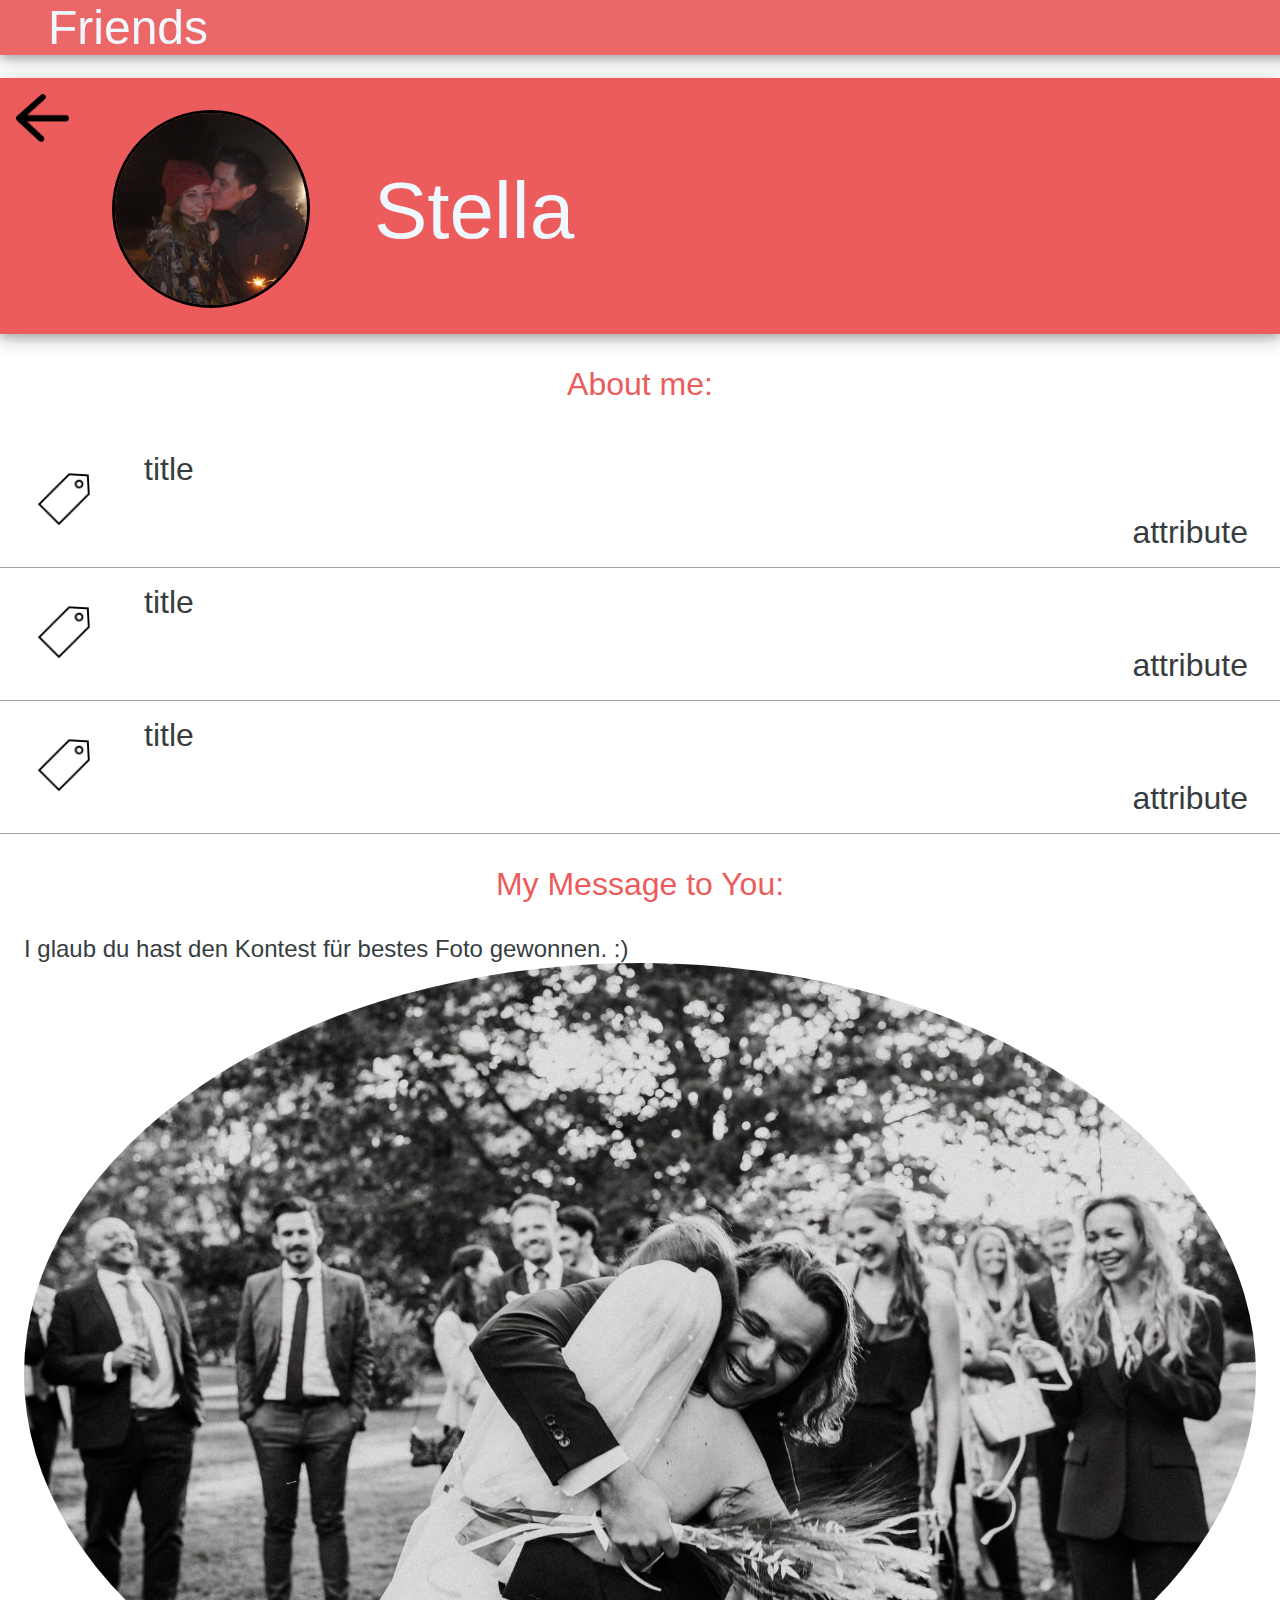
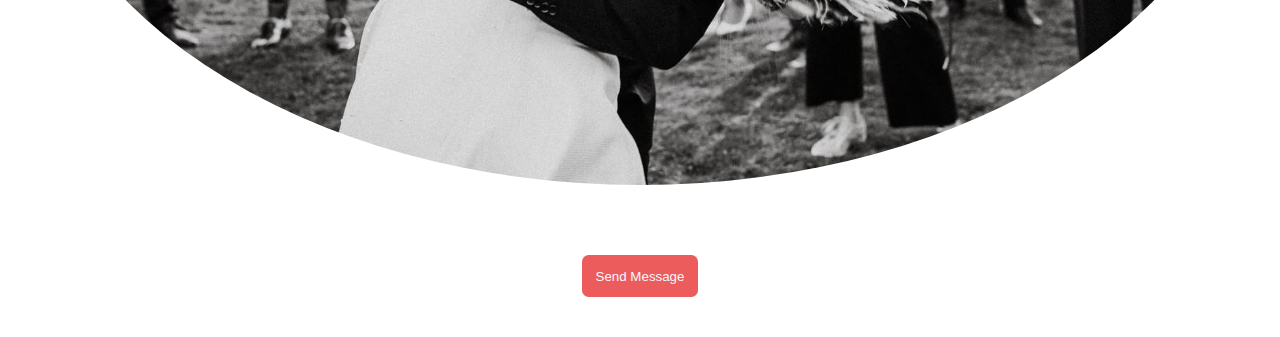
==== friend.html @ cd38acfa "set up 2 pages" ====
<!--
TEMPLATE AUTHORS: Müslüm Atas & Mathias Knoll
AUTHOR: Benjamin Lamprecht
DESCRIPTION: Friends website. 
LAST CHANGE: 30.12.2022
-->

<!DOCTYPE html>
<html lang="en">

<head>
  <meta charset="utf-8">
  <title>Friends show name</title>

  <link rel="icon" href="img\ic_tab_friends.png">

  <link rel="stylesheet" href="css/style.css">

</head>

<body class="fullscreen">
  <header class="friends">
    Friends
  </header>

  <section class="you">
    <div>
      <img id="back" src="img\left-arrow.png" alt="back!">
      <img id="owner" src="img\stella.jpg" alt="you!">
      <span>Stella</span>
    </div>
  </section>

  <span>About me:</span>

  <section class="attributes">
    <div class="attribute">
      <img src="img\attribute.png" alt="you!">
      <span class="title">title</span>
      <span class="content">attribute</span>

    </div>
    <div class="attribute">
      <img src="img\attribute.png" alt="you!">
      <span class="title">title</span>
      <span class="content">attribute</span>
    </div>
    <div class="attribute">
      <img src="img\attribute.png" alt="you!">
      <span class="title">title</span>
      <span class="content">attribute</span>
    </div>
  </section>

  <span>My Message to You:</span>
  <section class="messages">
    <div class="message">
      <div>I glaub du hast den Kontest für bestes Foto gewonnen. :)</div>
      <img src="img\img_dummy.png" alt="you!">
    </div>
  </section>

  <section id="sendMessage">
    <button>
    Send Message
  </button>
</section>
  
  <footer></footer>
</body>
</html>
---- css/style.css ----
@media (max-width: 480px) {}

body {
    font-family: sans-serif;
    color: #373D3F;
    margin: 0;
}

header {
    font-family: 'MV Boli', 'Gill Sans MT', Calibri, 'Trebuchet MS', sans-serif;
    font-size: 3em;
    background-color: rgb(236, 103, 103);
    color: aliceblue;
    padding: 0 1em 0 1em;
    box-shadow: 0 4px 8px 0 rgba(0, 0, 0, 0.2), 0 6px 20px 0 rgba(0, 0, 0, 0.19);
    position: fixed;
    top: 0;
    width: 100%;
    z-index: 1;
}

header>img {
    -webkit-filter: invert(1);
    filter: invert(1);
    height: 1em;
    width: auto;
    border: 0;
    margin: .3em auto auto auto;
    float: right;
}

.me {
    margin-top: 4.9em;
    background-color: rgb(236, 92, 92);
    color: aliceblue;
    height: 16em;
    text-align: center;
    box-shadow: 0 4px 8px 0 rgba(0, 0, 0, 0.2), 0 6px 20px 0 rgba(0, 0, 0, 0.19);
}

img {
    object-fit: cover;
    border: .2em solid #000000;
    border-radius: 100%;
}

#owner {
    height: 12em;
    width: 12em;
    margin: 2em 2em 2em 7em;
}

.list {
    margin: 0em 2em 0em 2em;
}

.friend {
    padding: 1em;
    border-bottom: .1em solid #a5a5a5;
    position: relative;
}

.friend>img {
    height: 6em;
    width: 6em;
}

.friend>span {
    font-size: 2em;
    margin: 0 1em;
    position: absolute;
    top: 50%;
    -ms-transform: translateY(-50%);
    transform: translateY(-50%);
}

#menuAdd {
    height: 4em;
    width: 4em;
    margin-bottom: 2em;
}

.subMenu {
    height: 2em;
    width: 2em;
    margin-bottom: 1em;
}

#subMenu1 {
    visibility: collapse;
}

#subMenu2 {
    visibility: collapse;
}

main {
    text-align: left;
}

footer {
    display: flex;
    justify-content: center;
    align-items: center;
    flex-direction: column;
    position: fixed;
    width: 100%;
    bottom: 0px;
}

.you {
    margin-top: 4.9em;
    background-color: rgb(236, 92, 92);
    color: aliceblue;
    height: 16em;
    box-shadow: 0 4px 8px 0 rgba(0, 0, 0, 0.2), 0 6px 20px 0 rgba(0, 0, 0, 0.19);
}

.you>div {
    position: relative;
}

.you>div span {
    font-size: 5em;
    margin: 0 .4em;
    position: absolute;
    top: 50%;
    -ms-transform: translateY(-50%);
    transform: translateY(-50%);
}

.you>div img {
    margin-left: 8em;
}

#back {
    border: 0;
    height: 3em;
    width: auto;
    position: absolute;
    top: 0%;
    margin: 1em;
}

.attributes {
    position: relative;
}

.attribute {
    padding: 1em;
    border-bottom: .1em solid #a5a5a5;
    position: relative;
    margin: 0;
}


.attribute>img {
    height: 6em;
    width: 6em;
    border: 0;
}

.attribute>span {
    font-size: 2em;
    margin: .5em 1em .5em 1em;
    position: absolute;
}

.title {
    position: absolute;
    top: 0;
}

.content {
    position: absolute;
    bottom: 0px;
    right: 0px;
}

body>span {
    font-size: 2em;
    font-style: bold;
    display: table;
    margin: 1em auto;
    color: rgb(236, 92, 92);
}

.messages {
    margin: 1em;
    font-size: 1.5em;
}

.message img {
    border: 0;
    width: 100%;
    height: auto;
}

button {
    padding: 1em;
    border-radius: .5em;
    margin: 3em;
    color: aliceblue;
    background-color: rgb(236, 92, 92);
    border: 0;
}

#sendMessage {
    text-align: center;
}
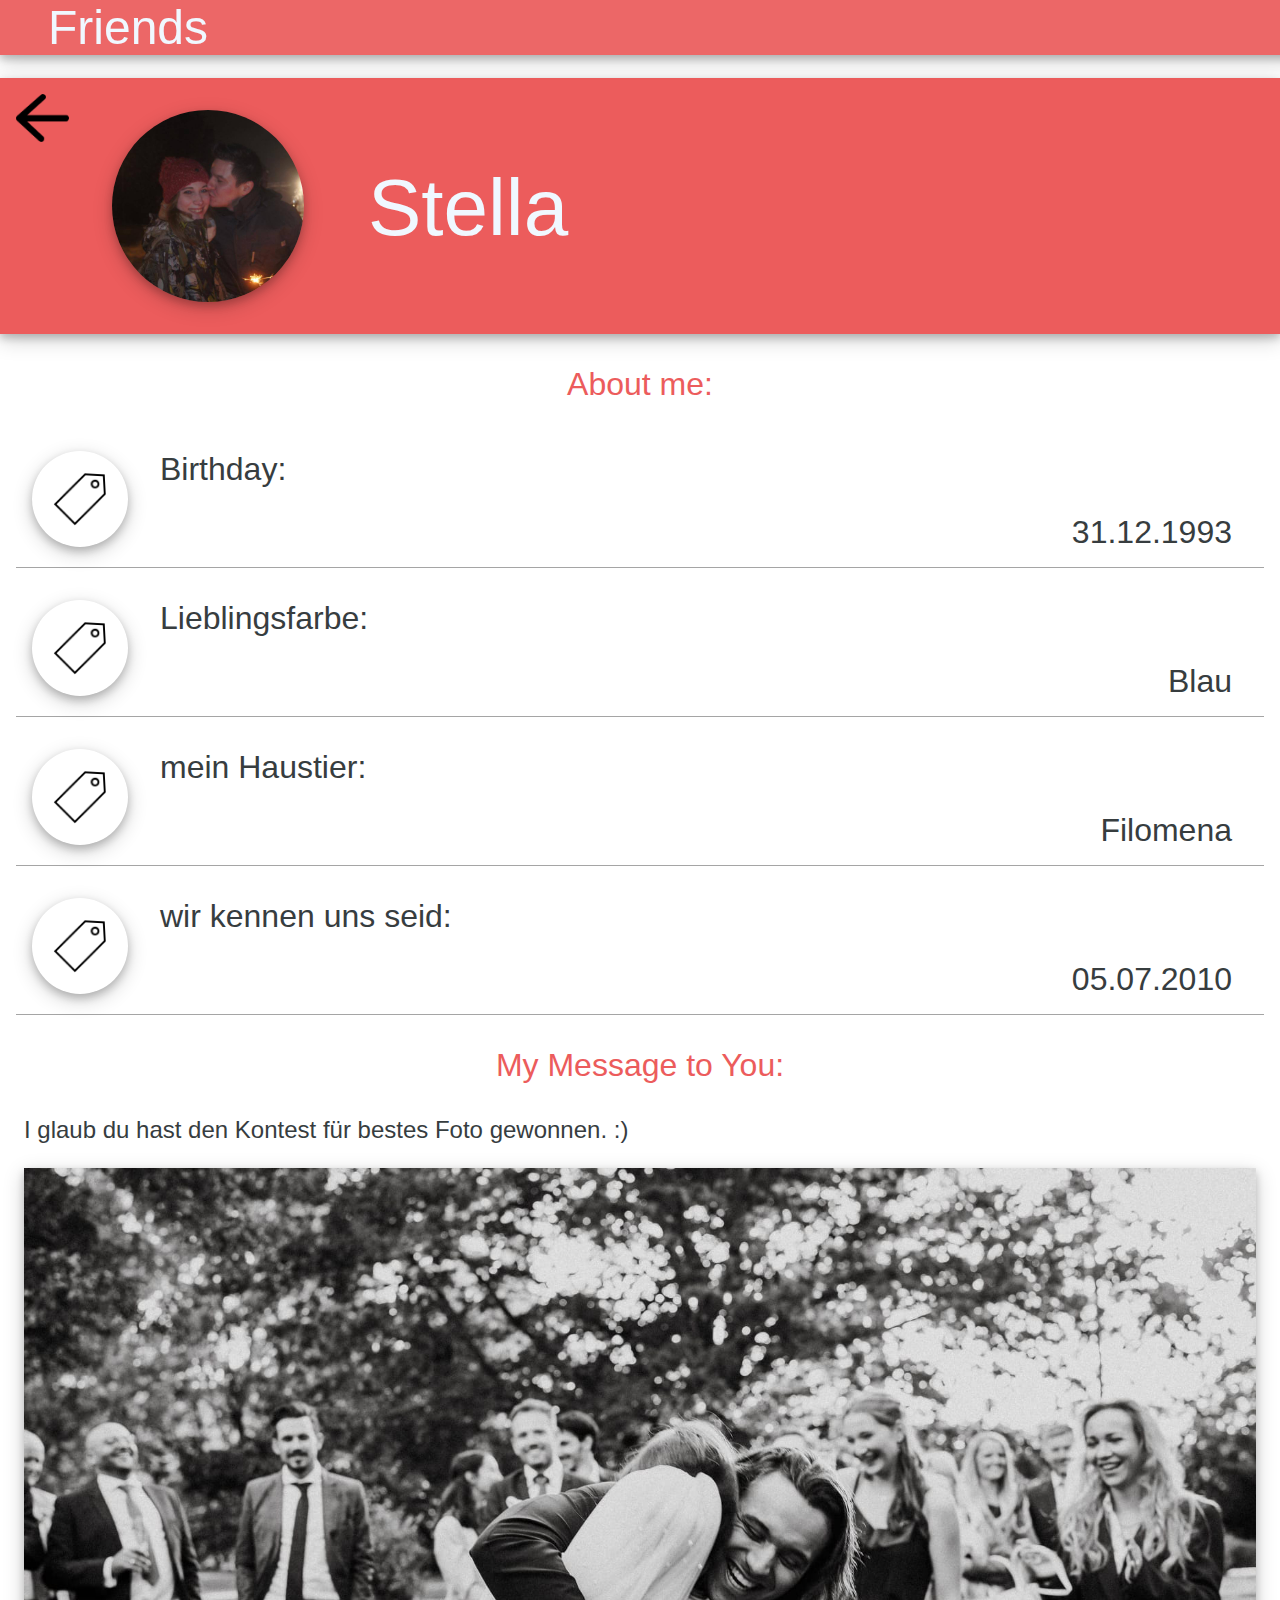
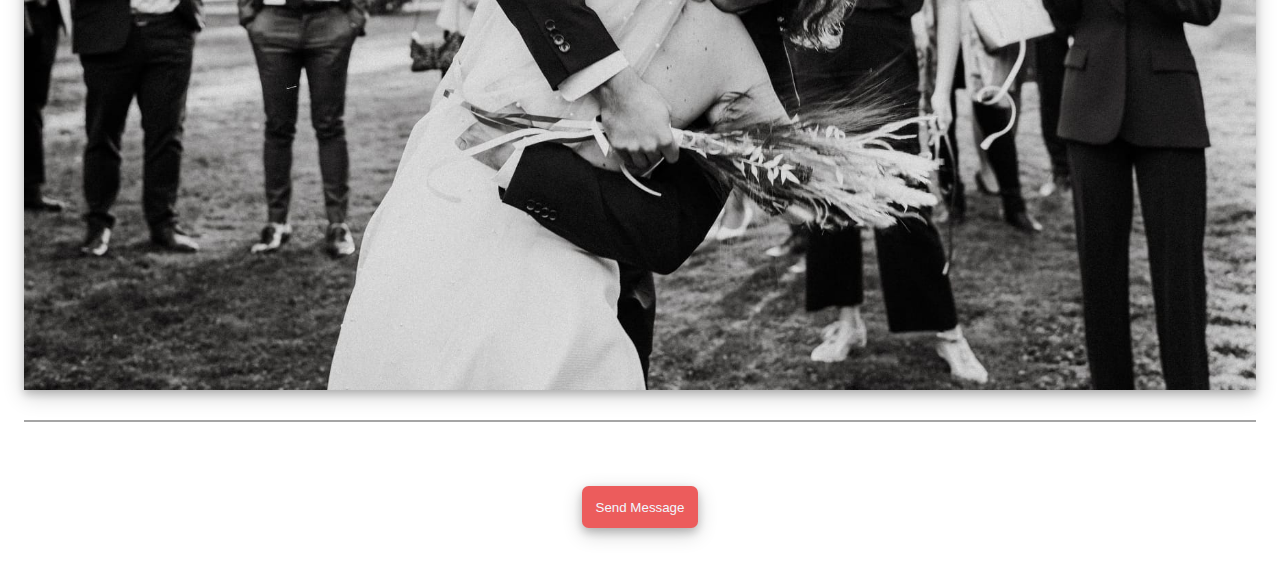
==== commit 8645b174: "continuous change" ====
--- a/friend.html
+++ b/friend.html
@@ -16,6 +16,8 @@
 
   <link rel="stylesheet" href="css/style.css">
 
+  <script defer src="scriptFriend.js"></script>
+
 </head>
 
 <body class="fullscreen">
@@ -33,39 +35,23 @@
 
   <span>About me:</span>
 
-  <section class="attributes">
-    <div class="attribute">
-      <img src="img\attribute.png" alt="you!">
-      <span class="title">title</span>
-      <span class="content">attribute</span>
+  <section id="listAttributes" class="attributes"></section>
+  <span>My Message to You:</span>
 
-    </div>
-    <div class="attribute">
-      <img src="img\attribute.png" alt="you!">
-      <span class="title">title</span>
-      <span class="content">attribute</span>
-    </div>
-    <div class="attribute">
-      <img src="img\attribute.png" alt="you!">
-      <span class="title">title</span>
-      <span class="content">attribute</span>
-    </div>
-  </section>
-
-  <span>My Message to You:</span>
-  <section class="messages">
-    <div class="message">
-      <div>I glaub du hast den Kontest für bestes Foto gewonnen. :)</div>
-      <img src="img\img_dummy.png" alt="you!">
-    </div>
+  <section id="listMessages" class="messages">
   </section>
 
   <section id="sendMessage">
-    <button>
-    Send Message
-  </button>
+    <button id="sendBtn" type="button" onclick="openWindow()">Send Message</button>
 </section>
-  
+
+<dialog id="dialogSendMessage">
+  <div width="100%">Sending Message...</div>
+  <input type="text" id="content">
+  <button type="button" onclick="sendMessage()">Send Message</button>
+</dialog>
+
+<dialog id="notification"></dialog>
   <footer></footer>
 </body>
 </html>--- a/css/style.css
+++ b/css/style.css
@@ -1,17 +1,15 @@
-@media (max-width: 480px) {}
-
 body {
     font-family: sans-serif;
     color: #373D3F;
     margin: 0;
+    max-width: 1500px;
+    margin: auto;
 }
 
 header {
     font-family: 'MV Boli', 'Gill Sans MT', Calibri, 'Trebuchet MS', sans-serif;
-    font-size: 3em;
     background-color: rgb(236, 103, 103);
     color: aliceblue;
-    padding: 0 1em 0 1em;
     box-shadow: 0 4px 8px 0 rgba(0, 0, 0, 0.2), 0 6px 20px 0 rgba(0, 0, 0, 0.19);
     position: fixed;
     top: 0;
@@ -22,68 +20,34 @@
 header>img {
     -webkit-filter: invert(1);
     filter: invert(1);
-    height: 1em;
     width: auto;
-    border: 0;
-    margin: .3em auto auto auto;
+    box-shadow: 0 0;
     float: right;
 }
 
 .me {
-    margin-top: 4.9em;
     background-color: rgb(236, 92, 92);
     color: aliceblue;
-    height: 16em;
     text-align: center;
     box-shadow: 0 4px 8px 0 rgba(0, 0, 0, 0.2), 0 6px 20px 0 rgba(0, 0, 0, 0.19);
 }
 
 img {
     object-fit: cover;
-    border: .2em solid #000000;
     border-radius: 100%;
-}
-
-#owner {
-    height: 12em;
-    width: 12em;
-    margin: 2em 2em 2em 7em;
-}
-
-.list {
-    margin: 0em 2em 0em 2em;
+    box-shadow: 0 4px 8px 0 rgba(0, 0, 0, 0.2), 0 6px 20px 0 rgba(0, 0, 0, 0.19);
 }
 
 .friend {
-    padding: 1em;
     border-bottom: .1em solid #a5a5a5;
     position: relative;
 }
 
-.friend>img {
-    height: 6em;
-    width: 6em;
-}
-
 .friend>span {
-    font-size: 2em;
-    margin: 0 1em;
     position: absolute;
     top: 50%;
     -ms-transform: translateY(-50%);
     transform: translateY(-50%);
-}
-
-#menuAdd {
-    height: 4em;
-    width: 4em;
-    margin-bottom: 2em;
-}
-
-.subMenu {
-    height: 2em;
-    width: 2em;
-    margin-bottom: 1em;
 }
 
 #subMenu1 {
@@ -109,10 +73,8 @@
 }
 
 .you {
-    margin-top: 4.9em;
     background-color: rgb(236, 92, 92);
     color: aliceblue;
-    height: 16em;
     box-shadow: 0 4px 8px 0 rgba(0, 0, 0, 0.2), 0 6px 20px 0 rgba(0, 0, 0, 0.19);
 }
 
@@ -121,48 +83,35 @@
 }
 
 .you>div span {
-    font-size: 5em;
-    margin: 0 .4em;
     position: absolute;
     top: 50%;
     -ms-transform: translateY(-50%);
     transform: translateY(-50%);
 }
 
-.you>div img {
-    margin-left: 8em;
-}
-
 #back {
-    border: 0;
-    height: 3em;
+    box-shadow: 0 0;
     width: auto;
     position: absolute;
     top: 0%;
-    margin: 1em;
 }
 
 .attributes {
     position: relative;
 }
 
+
 .attribute {
-    padding: 1em;
     border-bottom: .1em solid #a5a5a5;
     position: relative;
-    margin: 0;
-}
-
-
-.attribute>img {
-    height: 6em;
-    width: 6em;
-    border: 0;
+}
+
+.message {
+    padding-bottom: 1em;
+    border-bottom: .1em solid #a5a5a5;
 }
 
 .attribute>span {
-    font-size: 2em;
-    margin: .5em 1em .5em 1em;
     position: absolute;
 }
 
@@ -178,33 +127,316 @@
 }
 
 body>span {
-    font-size: 2em;
     font-style: bold;
     display: table;
-    margin: 1em auto;
     color: rgb(236, 92, 92);
 }
 
-.messages {
-    margin: 1em;
-    font-size: 1.5em;
-}
-
 .message img {
-    border: 0;
     width: 100%;
     height: auto;
+    border-radius: 0;
 }
 
 button {
-    padding: 1em;
-    border-radius: .5em;
-    margin: 3em;
     color: aliceblue;
     background-color: rgb(236, 92, 92);
     border: 0;
 }
 
+#comingSoon {
+    position: fixed;
+    top: 50%;
+    left: 50%;
+    border: 0;
+    transform: translate(-50%, -50%);
+    text-align: center;
+    box-shadow: 0 4px 8px 0 rgba(0, 0, 0, 0.2), 0 6px 20px 0 rgba(0, 0, 0, 0.19);
+    justify-content: center;
+    align-items: center;
+    flex-direction: column;
+}
+
+#comingSoonImg {
+    box-shadow: 0 0;
+    border-radius: 0;
+    width: 80%;
+    height: auto;
+}
+
+button {
+    box-shadow: 0 4px 8px 0 rgba(0, 0, 0, 0.2), 0 6px 20px 0 rgba(0, 0, 0, 0.19);
+}
+
 #sendMessage {
     text-align: center;
-}+}
+
+#dialogSendMessage {
+    position: fixed;
+    top: 50%;
+    left: 50%;
+    border: 0;
+    transform: translate(-50%, -50%);
+    text-align: center;
+    box-shadow: 0 4px 8px 0 rgba(0, 0, 0, 0.2), 0 6px 20px 0 rgba(0, 0, 0, 0.19);
+
+    justify-content: center;
+    align-items: center;
+    flex-direction: column;
+}
+
+dialog>div {
+    color: aliceblue;
+    background-color: rgb(236, 92, 92);
+}
+
+dialog>input {
+    width: 80%;
+}
+
+@media (max-width: 600px) {
+    header {
+        font-size: 1.5em;
+        padding: 0 .5em 0 1em;
+    }
+
+    header>img {
+        height: 1em;
+        margin: .3em auto auto auto;
+    }
+
+    .me {
+        margin-top: 2.45em;
+        height: 8em;
+    }
+
+    #owner {
+        height: 6em;
+        width: 6em;
+        margin: 1em 1em 1em 3.5em;
+    }
+
+    .list {
+        margin: 0em 1em 0em 1em;
+    }
+
+    .friend {
+        padding: .5em;
+    }
+
+    .friend>img {
+        height: 3em;
+        width: 3em;
+    }
+
+    .friend>span {
+        font-size: 1em;
+        margin: 0 .5em;
+    }
+
+    #menuAdd {
+        height: 2em;
+        width: 2em;
+        margin-bottom: 1em;
+    }
+
+    .subMenu {
+        height: 1em;
+        width: 1em;
+        margin-bottom: .5em;
+    }
+
+    .you {
+        margin-top: 2.45em;
+        height: 8em;
+    }
+
+    .you>div span {
+        font-size: 2.5em;
+        margin: 0 .4em;
+    }
+
+    .you>div img {
+        margin-left: 4em;
+    }
+
+    #back {
+        height: 1.5em;
+        margin: .5em;
+    }
+
+    .attribute {
+        padding: .5em;
+        margin: .5em;
+    }
+
+    .attribute>img {
+        height: 3em;
+        width: 3em;
+        border: 0;
+    }
+
+    .attribute>span {
+        font-size: 1em;
+        margin: .5em 1em .5em 1em;
+    }
+
+    body>span {
+        font-size: 1em;
+        margin: .5em auto;
+    }
+
+    .messages {
+        margin: .5em;
+        font-size: 1em;
+    }
+
+    button {
+        padding: .5em;
+        border-radius: .5em;
+        margin: 1.5em;
+    }
+
+    #comingSoonImg {
+        padding: .5em;
+    }
+
+    dialog>div {
+        margin: 0;
+        padding: .5em 1em .5em 1em;
+        font-size: 1em;
+    }
+
+    dialog {
+        margin: 0;
+        padding: 0;
+    }
+
+    #notification {
+        font-size: 5em;
+    }
+}
+
+@media (min-width: 600px) {
+    header {
+        font-size: 3em;
+        padding: 0 1em 0 1em;
+    }
+
+    header>img {
+        height: 1em;
+        margin: .3em auto auto auto;
+    }
+
+    .me {
+        margin-top: 4.9em;
+        height: 16em;
+    }
+
+    #owner {
+        height: 12em;
+        width: 12em;
+        margin: 2em 2em 2em 7em;
+    }
+
+    .list {
+        margin: 0em 2em 0em 2em;
+    }
+
+    .friend {
+        padding: 1em;
+    }
+
+    .friend>img {
+        height: 6em;
+        width: 6em;
+    }
+
+    .friend>span {
+        font-size: 2em;
+        margin: 0 1em;
+    }
+
+    #menuAdd {
+        height: 4em;
+        width: 4em;
+        margin-bottom: 2em;
+    }
+
+    .subMenu {
+        height: 2em;
+        width: 2em;
+        margin-bottom: 1em;
+    }
+
+    .you {
+        margin-top: 4.9em;
+        height: 16em;
+    }
+
+    .you>div span {
+        font-size: 5em;
+        margin: 0 .4em;
+    }
+
+    .you>div img {
+        margin-left: 8em;
+    }
+
+    #back {
+        height: 3em;
+        margin: 1em;
+    }
+
+    .attribute {
+        padding: 1em;
+        margin: 1em;
+    }
+
+    .attribute>img {
+        height: 6em;
+        width: 6em;
+        border: 0;
+    }
+
+    .attribute>span {
+        font-size: 2em;
+        margin: .5em 1em .5em 1em;
+    }
+
+    body>span {
+        font-size: 2em;
+        margin: 1em auto;
+    }
+
+    .messages {
+        margin: 1em;
+        font-size: 1.5em;
+    }
+
+    button {
+        padding: 1em;
+        border-radius: .5em;
+        margin: 3em;
+    }
+
+    #comingSoonImg {
+        padding: 1em;
+    }
+
+    dialog>div {
+        margin: 0;
+        padding: .5em 1em .5em 1em;
+        font-size: 2em;
+    }
+
+    dialog {
+        margin: 0;
+        padding: 0;
+    }
+
+    #notification {
+        font-size: 10em;
+    }
+}
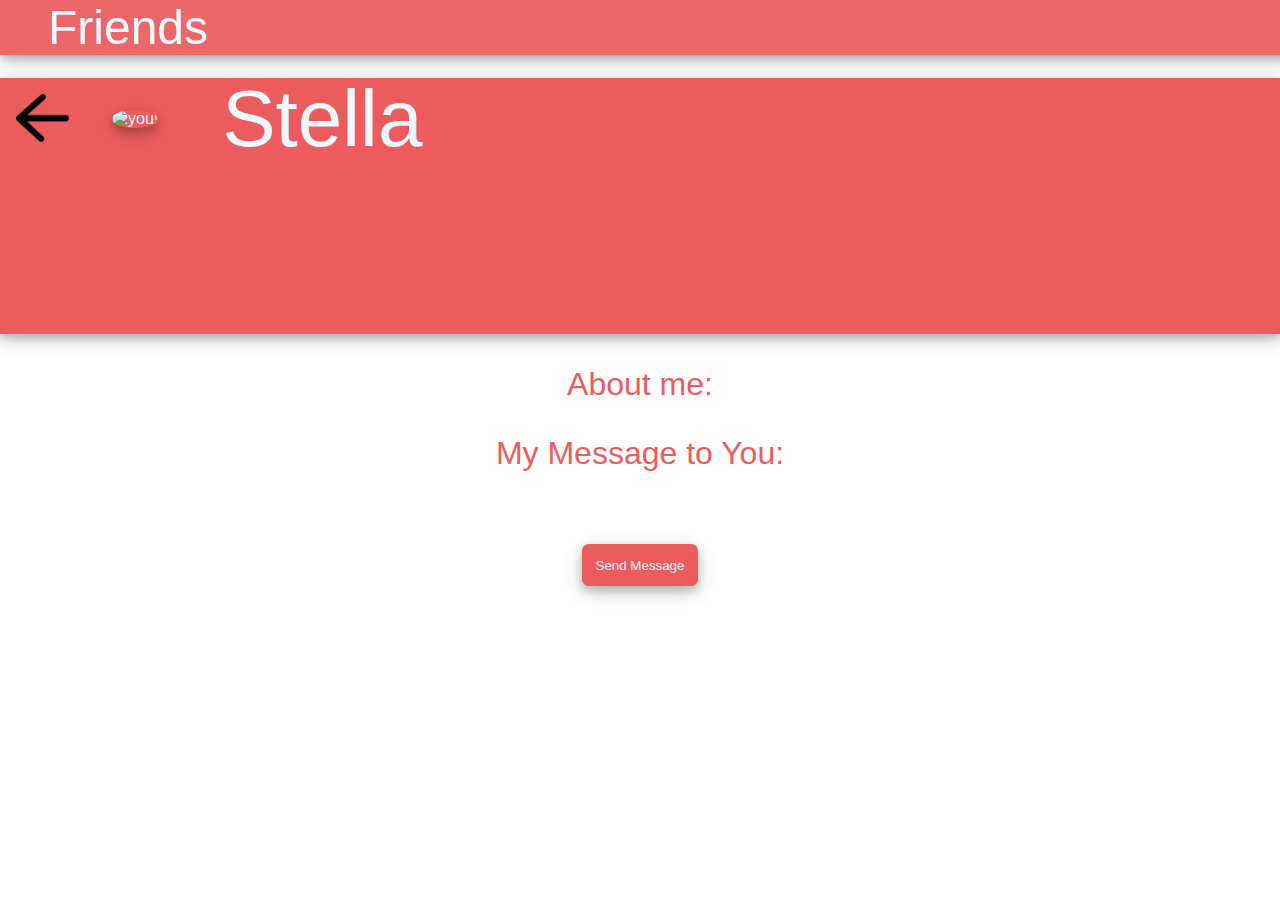
==== commit edf204b1: "cleaned old files" ====
--- a/friend.html
+++ b/friend.html
@@ -27,8 +27,8 @@
 
   <section class="you">
     <div>
-      <img id="back" src="img\left-arrow.png" alt="back!">
-      <img id="owner" src="img\stella.jpg" alt="you!">
+      <img id="back" src="img\left-arrow.png" alt="back!" onclick="back()">
+      <img id="owner" alt="you!">
       <span>Stella</span>
     </div>
   </section>
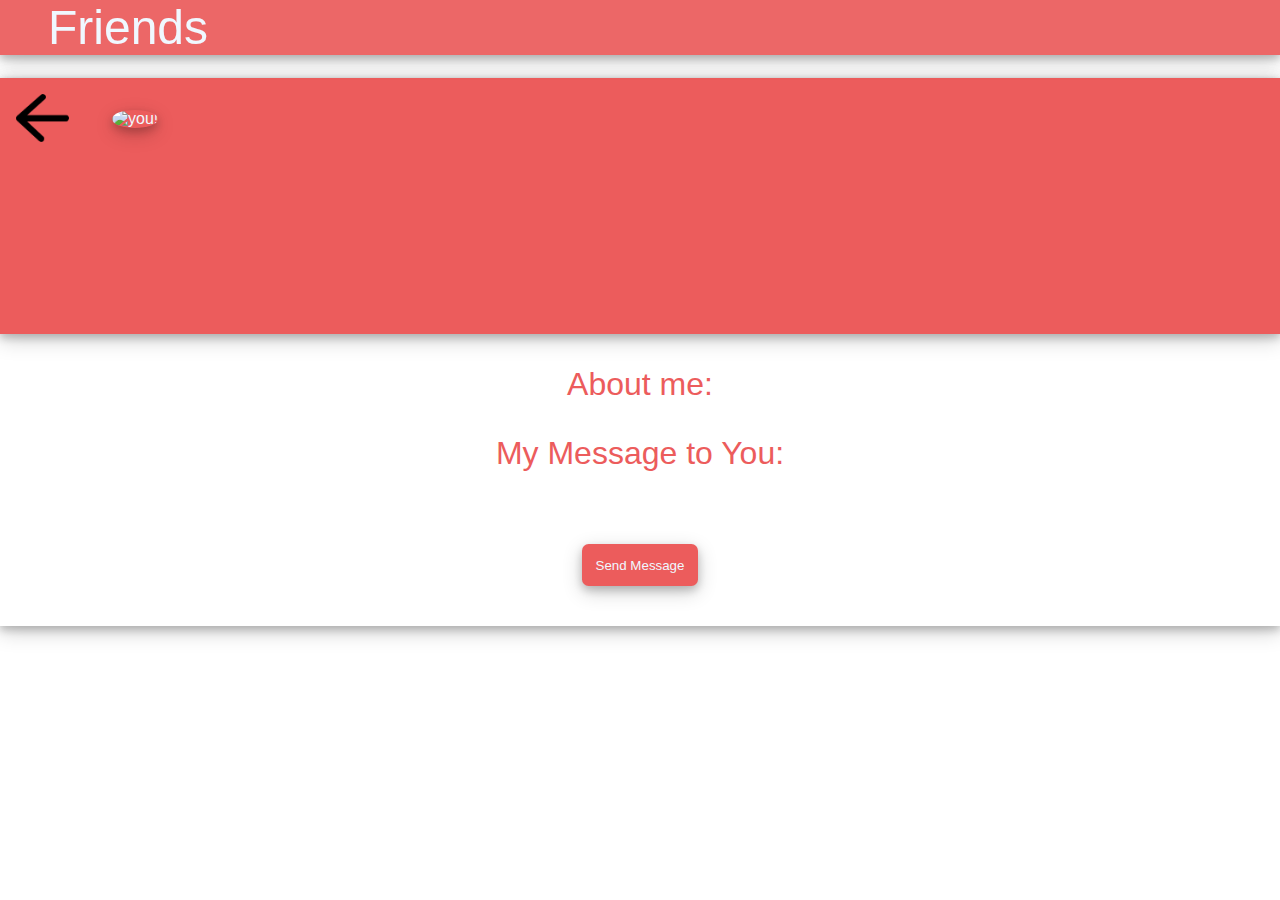
==== commit e4adf2b8: "installable pwa" ====
--- a/friend.html
+++ b/friend.html
@@ -10,26 +10,52 @@
 
 <head>
   <meta charset="utf-8">
-  <title>Friends show name</title>
-
+  <title id="tabName">Friends show name</title>
   <link rel="icon" href="img\ic_tab_friends.png">
-
   <link rel="stylesheet" href="css/style.css">
 
-  <script defer src="scriptFriend.js"></script>
+  <!-- Manifest and Styles
+  The manifest file lists all the information about the website in a JSON format und usually resides in the root folder of a web app -->
+  <link rel="manifest" href="manifest.json">
 
+  <!-- App Name -->
+  <meta name="application-name" content="Friends" />
+  <!-- On iOS, you can specify a web application title for the launch icon -->
+  <meta name="apple-mobile-web-app-title" content="Friends" />
+
+  <!-- Capability -->
+  <meta name="mobile-web-app-capable" content="yes" />
+  <!-- Hiding Safari User Interface Components in standalone mode-->
+  <meta name="apple-mobile-web-app-capable" content="yes" />
+
+  <!-- Starting URL -->
+  <meta name="msapplication-starturl" content="/index.html" />
+
+  <!-- Theme/Display -->
+  <meta name="theme-color" content="white" />
+  <meta name="viewport" content="width=device-width, initial-scale=1, shrink-to-fit=no" />
+
+
+  <!-- Splash Screens for iOS -->
+  <link href="icons/apple_splash_2048-2732.png" sizes="2048x2732" rel="apple-touch-startup-image" />
+  <link href="icons/apple_splash_1668-2224.png" sizes="1668x2224" rel="apple-touch-startup-image" />
+  <link href="icons/apple_splash_1536-2048.png" sizes="1536x2048" rel="apple-touch-startup-image" />
+  <link href="icons/apple_splash_1125-2436.png" sizes="1125x2436" rel="apple-touch-startup-image" />
+  <link href="icons/apple_splash_1242-2208.png" sizes="1242x2208" rel="apple-touch-startup-image" />
+  <link href="icons/apple_splash_750-1334.png" sizes="750x1334" rel="apple-touch-startup-image" />
+  <link href="icons/apple_splash_640-1136.png" sizes="640x1136" rel="apple-touch-startup-image" />
 </head>
 
 <body class="fullscreen">
   <header class="friends">
-    Friends
+    <span>Friends</span>
   </header>
 
   <section class="you">
     <div>
       <img id="back" src="img\left-arrow.png" alt="back!" onclick="back()">
       <img id="owner" alt="you!">
-      <span>Stella</span>
+      <span id="ownerName" ></span>
     </div>
   </section>
 
@@ -43,15 +69,25 @@
 
   <section id="sendMessage">
     <button id="sendBtn" type="button" onclick="openWindow()">Send Message</button>
-</section>
+  </section>
 
-<dialog id="dialogSendMessage">
-  <div width="100%">Sending Message...</div>
-  <input type="text" id="content">
-  <button type="button" onclick="sendMessage()">Send Message</button>
-</dialog>
+  <dialog id="dialogSendMessage">
+    <div width="100%">Sending Message...</div>
+    <input type="text" id="content">
+    <button type="button" onclick="sendMessage()">Send Message</button>
+    <button type="button" onclick="dialog.close()">Cancel</button>
+  </dialog>
 
-<dialog id="notification"></dialog>
+  <dialog id="notification"></dialog>
   <footer></footer>
+
+  <!-- Scripts -->
+  <script defer src="scriptFriend.js"></script>
+  <!-- <script>
+    if ('serviceWorker' in navigator) {
+      navigator.serviceWorker.register('/service-worker.js');
+    }
+  </script> -->
 </body>
+
 </html>--- a/css/style.css
+++ b/css/style.css
@@ -4,6 +4,7 @@
     margin: 0;
     max-width: 1500px;
     margin: auto;
+    box-shadow: 0 4px 8px 0 rgba(0, 0, 0, 0.2), 0 6px 20px 0 rgba(0, 0, 0, 0.19);
 }
 
 header {
@@ -15,14 +16,25 @@
     top: 0;
     width: 100%;
     z-index: 1;
-}
-
-header>img {
+    max-width: 1500px;
+    margin: 0;
+}
+
+header img {
     -webkit-filter: invert(1);
     filter: invert(1);
+    border-radius: 0;
+    box-shadow: 0 0 ;
+}
+
+header div {
     width: auto;
-    box-shadow: 0 0;
     float: right;
+}
+
+header input {
+    width: auto;
+    visibility: collapse;
 }
 
 .me {
@@ -70,6 +82,8 @@
     position: fixed;
     width: 100%;
     bottom: 0px;
+    max-width: 1500px;
+    margin: 0;
 }
 
 .you {
@@ -146,46 +160,48 @@
 
 #comingSoon {
     position: fixed;
+    text-align: center;
+    top: 50%;
+    left: 50%;
+    border: 0;
+    transform: translate(-50%, -50%);
+    box-shadow: 0 4px 8px 0 rgba(0, 0, 0, 0.2), 0 6px 20px 0 rgba(0, 0, 0, 0.19);
+    justify-content: center;
+    align-items: center;
+    flex-direction: column;
+}
+
+#comingSoonImg {
+    box-shadow: 0 0;
+    border-radius: 0;
+    width: 80%;
+    height: auto;
+    margin: auto;
+}
+
+button {
+    margin: auto;
+    box-shadow: 0 4px 8px 0 rgba(0, 0, 0, 0.2), 0 6px 20px 0 rgba(0, 0, 0, 0.19);
+}
+
+#sendMessage {
+    text-align: center;
+}
+
+#dialogSendMessage {
+    position: flex;
     top: 50%;
     left: 50%;
     border: 0;
     transform: translate(-50%, -50%);
     text-align: center;
     box-shadow: 0 4px 8px 0 rgba(0, 0, 0, 0.2), 0 6px 20px 0 rgba(0, 0, 0, 0.19);
+
     justify-content: center;
     align-items: center;
     flex-direction: column;
 }
 
-#comingSoonImg {
-    box-shadow: 0 0;
-    border-radius: 0;
-    width: 80%;
-    height: auto;
-}
-
-button {
-    box-shadow: 0 4px 8px 0 rgba(0, 0, 0, 0.2), 0 6px 20px 0 rgba(0, 0, 0, 0.19);
-}
-
-#sendMessage {
-    text-align: center;
-}
-
-#dialogSendMessage {
-    position: fixed;
-    top: 50%;
-    left: 50%;
-    border: 0;
-    transform: translate(-50%, -50%);
-    text-align: center;
-    box-shadow: 0 4px 8px 0 rgba(0, 0, 0, 0.2), 0 6px 20px 0 rgba(0, 0, 0, 0.19);
-
-    justify-content: center;
-    align-items: center;
-    flex-direction: column;
-}
-
 dialog>div {
     color: aliceblue;
     background-color: rgb(236, 92, 92);
@@ -195,19 +211,37 @@
     width: 80%;
 }
 
+#notification {
+    position: fixed;
+    top: 90%;
+    left: 50%;
+    transform: translate(-50%, -50%);
+    text-align: center;
+
+    background-color: gray;
+    color:  aliceblue;
+    border-radius: 1em;
+    padding: 0 1em 0 1em;
+    margin:1em;
+    border-color: gray;
+}
+
 @media (max-width: 600px) {
     header {
         font-size: 1.5em;
-        padding: 0 .5em 0 1em;
-    }
-
-    header>img {
+    }
+
+    header span {
+        margin: 0 0 0 1em;
+    }
+
+    header img {
         height: 1em;
-        margin: .3em auto auto auto;
+        margin: .3em 1em auto auto;
     }
 
     .me {
-        margin-top: 2.45em;
+        margin-top: 2.4em;
         height: 8em;
     }
 
@@ -314,19 +348,22 @@
     }
 
     #notification {
-        font-size: 5em;
+        font-size: 2em;
     }
 }
 
 @media (min-width: 600px) {
     header {
         font-size: 3em;
-        padding: 0 1em 0 1em;
-    }
-
-    header>img {
+    }
+
+    header span {
+        margin: .0 0 0 1em;
+    }
+
+    header img {
         height: 1em;
-        margin: .3em auto auto auto;
+        margin: .3em 1em auto auto;
     }
 
     .me {
@@ -437,6 +474,6 @@
     }
 
     #notification {
-        font-size: 10em;
-    }
-}
+        font-size: 2em;
+    }
+}
